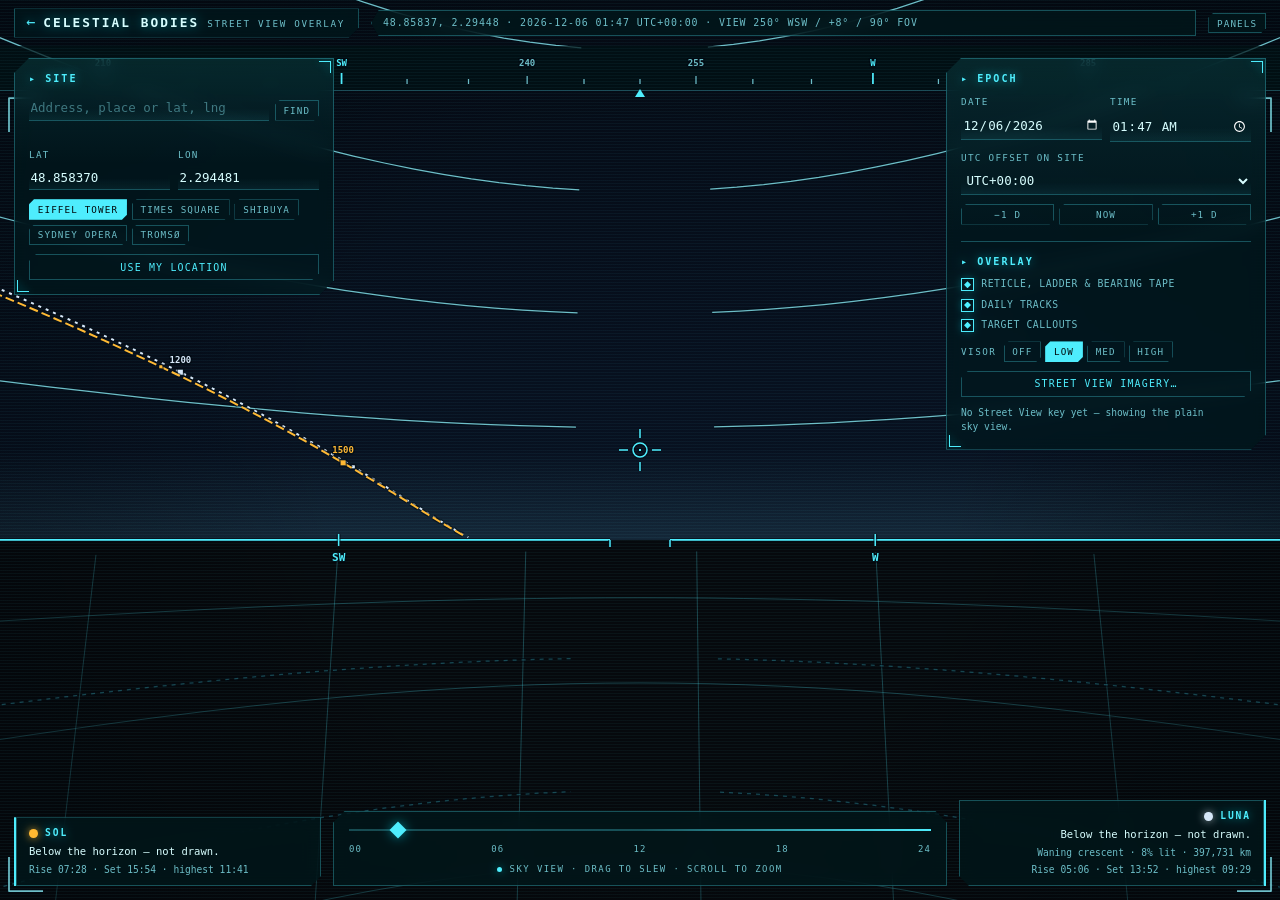
==== celestial-streetview/index.html @ dcd62471 "udpate display for celestial" ====
<!doctype html>
<html lang="en">
<head>
  <meta charset="UTF-8" />
  <meta name="viewport" content="width=device-width, initial-scale=1.0, viewport-fit=cover" />
  <title>Celestial Bodies in Street View — AI Toys</title>
  <link rel="stylesheet" href="../assets/style.css" />
  <link rel="stylesheet" href="style.css" />
</head>
<body class="hud">
  <div class="view-wrap" id="view-wrap">
    <div id="pano" class="pano" hidden></div>
    <canvas id="overlay" class="overlay"></canvas>
  </div>

  <div class="hud-layer">
    <header class="hud-header">
      <div class="hud-ident">
        <a class="back-link" href="../index.html" title="Back to AI Toys">&larr;</a>
        <h1>Celestial Bodies</h1>
        <span class="hud-sub">street view overlay</span>
      </div>
      <p class="spec-line" id="spec-line"></p>
      <button type="button" class="chip" id="panels-toggle" aria-expanded="true">Panels</button>
    </header>

    <section class="hud-panel panel-left" aria-label="Location">
      <h2>&#9656; Site</h2>

      <div class="search-row">
        <input type="text" id="search-input" autocomplete="off" spellcheck="false" placeholder="Address, place or lat, lng" aria-label="Address or place" />
        <button type="button" class="chip" id="search-btn">Find</button>
      </div>
      <ul class="search-results" id="search-results" hidden></ul>
      <p class="status-msg" id="search-status"></p>

      <div class="field-row">
        <label><span>Lat</span>
          <input type="number" id="lat" step="0.000001" min="-90" max="90" value="48.858370" />
        </label>
        <label><span>Lon</span>
          <input type="number" id="lon" step="0.000001" min="-180" max="180" value="2.294481" />
        </label>
      </div>

      <div class="presets" id="presets"></div>
      <button type="button" class="secondary" id="geolocate-btn">Use my location</button>
    </section>

    <section class="hud-panel panel-right" aria-label="Time and view">
      <h2>&#9656; Epoch</h2>
      <div class="field-row">
        <label><span>Date</span>
          <input type="date" id="date" />
        </label>
        <label><span>Time</span>
          <input type="time" id="time" />
        </label>
      </div>
      <label class="stacked"><span>UTC offset on site</span>
        <select id="tz"></select>
      </label>
      <div class="button-row">
        <button type="button" class="chip" id="prev-day">&minus;1 d</button>
        <button type="button" class="chip" id="now-btn">Now</button>
        <button type="button" class="chip" id="next-day">+1 d</button>
      </div>

      <h2 class="spaced">&#9656; Overlay</h2>
      <div class="check-list">
        <label class="check-line"><input type="checkbox" id="show-compass" checked /> <span>Reticle, ladder &amp; bearing tape</span></label>
        <label class="check-line"><input type="checkbox" id="show-paths" checked /> <span>Daily tracks</span></label>
        <label class="check-line"><input type="checkbox" id="show-labels" checked /> <span>Target callouts</span></label>
      </div>
      <div class="visor-row" id="visor-row" role="group" aria-label="Imagery dimmer">
        <span class="visor-label">Visor</span>
        <button type="button" class="chip" data-visor="0">Off</button>
        <button type="button" class="chip" data-visor="0.25">Low</button>
        <button type="button" class="chip" data-visor="0.45">Med</button>
        <button type="button" class="chip" data-visor="0.65">High</button>
      </div>
      <button type="button" class="secondary" id="key-btn">Street View imagery&hellip;</button>
      <p class="status-msg" id="status-msg"></p>
    </section>

    <footer class="hud-footer">
      <dl class="readout" id="sun-readout">
        <dt class="readout-title"><span class="swatch sun"></span> Sol</dt>
        <dd id="sun-position">&mdash;</dd>
        <dd class="muted" id="sun-times">&mdash;</dd>
      </dl>

      <div class="scrub">
        <input type="range" id="time-slider" min="0" max="1439" step="1" value="720" aria-label="Time of day" />
        <div class="scrub-ticks"><span>00</span><span>06</span><span>12</span><span>18</span><span>24</span></div>
        <p class="view-note" id="view-note">SKY VIEW &middot; DRAG TO SLEW &middot; SCROLL TO ZOOM</p>
      </div>

      <dl class="readout" id="moon-readout">
        <dt class="readout-title"><span class="swatch moon"></span> Luna</dt>
        <dd id="moon-position">&mdash;</dd>
        <dd class="muted" id="moon-phase">&mdash;</dd>
        <dd class="muted" id="moon-times">&mdash;</dd>
      </dl>
    </footer>
  </div>

  <dialog id="key-dialog" class="key-dialog">
    <form method="dialog">
      <h2>Street View imagery</h2>
      <p>This tool draws celestial bodies on top of a real Google Street View panorama. Google charges for that imagery, so it needs <strong>your own API key</strong> — there is no server behind this page to hold one for you.</p>
      <ol class="steps">
        <li>Open the <a href="https://console.cloud.google.com/google/maps-apis/" target="_blank" rel="noopener noreferrer">Google Maps Platform console</a> and pick or create a project (billing must be enabled; Google includes a monthly free allowance).</li>
        <li>Enable the <strong>Maps JavaScript API</strong> for that project.</li>
        <li>Go to <em>Credentials &rarr; Create credentials &rarr; API key</em>.</li>
        <li>Restrict the key to the sites you use it from (HTTP referrer) so nobody else can spend it.</li>
      </ol>
      <p class="privacy"><strong>Where the key goes:</strong> it is kept in this browser&rsquo;s local storage and sent only to Google when the panorama loads. This page has no backend and never transmits it anywhere else. Clear it any time with <em>Remove key</em>.</p>
      <label class="stacked"><span>API key</span>
        <input type="text" id="key-input" autocomplete="off" spellcheck="false" placeholder="AIza…" />
      </label>
      <p class="status-msg" id="key-status"></p>
      <p class="privacy">Without a key everything still works in <strong>Sky view</strong>: same positions, same tracks, just a plain horizon instead of a photo.</p>
      <div class="dialog-actions">
        <button type="button" class="chip" id="key-remove">Remove key</button>
        <span class="spacer"></span>
        <button type="submit" class="chip" value="cancel">Cancel</button>
        <button type="button" class="primary" id="key-save">Save &amp; load imagery</button>
      </div>
    </form>
  </dialog>

  <script src="astro.js"></script>
  <script src="app.js"></script>
</body>
</html>
---- assets/style.css ----
:root {
  color-scheme: light dark;
  --bg: #ffffff;
  --fg: #1a1a1a;
  --accent: #3b6fd6;
  --border: #dddddd;
}

@media (prefers-color-scheme: dark) {
  :root {
    --bg: #12141a;
    --fg: #eaeaea;
    --accent: #7aa2ff;
    --border: #333333;
  }
}

* {
  box-sizing: border-box;
}

body {
  margin: 0 auto;
  max-width: 720px;
  padding: 2rem 1.5rem 4rem;
  background: var(--bg);
  color: var(--fg);
  font-family: system-ui, -apple-system, "Segoe UI", Roboto, sans-serif;
  line-height: 1.5;
}

header {
  margin-bottom: 2rem;
}

header h1 {
  margin-bottom: 0.25rem;
}

a {
  color: var(--accent);
}

.tool-list {
  list-style: none;
  padding: 0;
  margin: 0;
  display: flex;
  flex-direction: column;
  gap: 0.75rem;
}

.tool-list li {
  border: 1px solid var(--border);
  border-radius: 8px;
  padding: 1rem;
}

.tool-list a {
  font-weight: 600;
  text-decoration: none;
}

.tool-list a:hover {
  text-decoration: underline;
}

.tool-list p {
  margin: 0.25rem 0 0;
  opacity: 0.8;
  font-size: 0.9rem;
}
---- celestial-streetview/style.css ----
/* Celestial Bodies in Street View — layout and HUD skin.

   The shared color tokens from assets/style.css are never redefined here. The
   --hud-* variables below are *new* names scoped to this tool's body: the page
   is a full-viewport overlay sitting on photography, so its panels need a
   surface that stays legible over a night panorama in either system theme.
   var(--accent) still drives focus rings and the primary action.

   Everything is driven off a single hue: set --hud-hue to 35 for an amber
   cockpit, 145 for phosphor green. app.js reads these same custom properties
   back out with getComputedStyle, so the canvas HUD recolors with the CSS. */

@property --hud-sweep {
  syntax: "<percentage>";
  initial-value: -20%;
  inherits: false;
}

@property --hud-pulse {
  syntax: "<number>";
  initial-value: 1;
  inherits: false;
}

body.hud {
  --hud-hue: 205;
  --hud-ink: oklch(0.87 0.13 var(--hud-hue));
  --hud-ink-strong: oklch(0.97 0.04 var(--hud-hue));
  --hud-ink-dim: oklch(0.84 0.09 var(--hud-hue) / 0.85);
  --hud-line: oklch(0.8 0.12 var(--hud-hue) / 0.32);
  --hud-faint: oklch(0.82 0.12 var(--hud-hue) / 0.28);
  --visor: 0.25;
  --hud-glow: oklch(0.87 0.16 var(--hud-hue) / 0.55);
  --hud-surface: oklch(0.19 0.035 var(--hud-hue) / 0.66);
  --hud-canvas-panel: oklch(0.16 0.03 var(--hud-hue) / 0.72);
  --hud-void: oklch(0.13 0.02 var(--hud-hue));
  --hud-sun: oklch(0.83 0.16 78);
  --hud-moon: oklch(0.92 0.03 250);

  --hud-top: 46px;
  --notch: 15px;
  --mono: ui-monospace, "SFMono-Regular", Menlo, Consolas, monospace;

  margin: 0;
  padding: 0;
  max-width: none;
  block-size: 100dvh;
  overflow: hidden;
  overscroll-behavior: none;
  background: var(--hud-void);
  color: var(--hud-ink-strong);
  font-family: var(--mono);
  text-rendering: optimizeLegibility;
}

[hidden] {
  display: none !important;
}

::selection {
  background: var(--hud-ink);
  color: var(--hud-void);
}

/* --- Stage: panorama + overlay canvas ---------------------------------- */

.view-wrap {
  position: fixed;
  inset: 0;
  overflow: hidden;
  background: var(--hud-void);
}

.pano,
.overlay {
  position: absolute;
  inset: 0;
  inline-size: 100%;
  block-size: 100%;
}

/* z-index 0 forces the panorama to build its own stacking context, so the
   high z-index layers Google injects inside it cannot paint over the overlay.
   Without this the whole HUD vanishes the moment Street View loads. */
.pano {
  z-index: 0;
}

.overlay {
  display: block;
  z-index: 2;
  touch-action: none;
  cursor: grab;
}

.view-wrap.street .overlay {
  pointer-events: none;
  cursor: default;
}

/* Visor: a scrim slid between the photograph (z 0) and the HUD (z 2). Street
   View only — the imageless sky view is already dark enough. */
.view-wrap.street::before {
  content: "";
  position: absolute;
  inset: 0;
  z-index: 1;
  pointer-events: none;
  background: oklch(0.12 0.02 var(--hud-hue) / var(--visor));
}

.overlay.dragging {
  cursor: grabbing;
}

/* CRT scanlines + bloom, painted above the canvas (same z-index, later in tree
   order) but below the controls. Cheaper here than re-filling them per frame. */
.view-wrap::after {
  content: "";
  position: absolute;
  inset: 0;
  z-index: 2;
  pointer-events: none;
  background:
    repeating-linear-gradient(
      to bottom,
      oklch(0.8 0.12 var(--hud-hue) / 0.05) 0 1px,
      transparent 1px 3px
    );
  mix-blend-mode: screen;
}

/* --- HUD layer -------------------------------------------------------- */

.hud-layer {
  position: fixed;
  inset: 0;
  z-index: 3;
  display: grid;
  grid-template-columns: minmax(0, 320px) minmax(0, 1fr) minmax(0, 320px);
  grid-template-rows: var(--hud-top) minmax(0, 1fr) auto;
  grid-template-areas:
    "head head head"
    "left .    right"
    "foot foot foot";
  gap: 12px;
  padding: 0 14px 14px;
  pointer-events: none;
}

.hud-layer > * {
  pointer-events: auto;
}

/* --- Header ----------------------------------------------------------- */

.hud-header {
  grid-area: head;
  display: flex;
  align-items: center;
  gap: 12px;
  block-size: var(--hud-top);
  pointer-events: none;
}

.hud-header > * {
  pointer-events: auto;
}

.hud-ident {
  position: relative;
  display: flex;
  align-items: baseline;
  gap: 8px;
  padding: 5px 14px 5px 12px;
  overflow: hidden;
  background: var(--hud-surface);
  box-shadow: inset 0 0 0 1px var(--hud-line);
  clip-path: polygon(0 0, 100% 0, 100% calc(100% - 10px), calc(100% - 10px) 100%, 0 100%);
  backdrop-filter: blur(8px) saturate(1.3);
}

.hud-ident::after {
  content: "";
  position: absolute;
  inset: 0;
  pointer-events: none;
  background: linear-gradient(
    100deg,
    transparent var(--hud-sweep),
    oklch(0.9 0.14 var(--hud-hue) / 0.22) calc(var(--hud-sweep) + 7%),
    transparent calc(var(--hud-sweep) + 15%)
  );
  animation: hud-sweep 7s linear infinite;
}

@keyframes hud-sweep {
  to {
    --hud-sweep: 110%;
  }
}

.hud-ident h1 {
  margin: 0;
  font-size: 0.8rem;
  font-weight: 700;
  letter-spacing: 0.16em;
  text-transform: uppercase;
  color: var(--hud-ink-strong);
  text-shadow: 0 0 12px var(--hud-glow);
}

.hud-sub {
  font-size: 0.58rem;
  letter-spacing: 0.18em;
  text-transform: uppercase;
  color: var(--hud-ink-dim);
}

.back-link {
  color: var(--hud-ink);
  text-decoration: none;
  font-size: 0.95rem;
  line-height: 1;
  text-shadow: 0 0 10px var(--hud-glow);
}

.back-link:hover {
  color: var(--hud-ink-strong);
}

.spec-line {
  flex: 1;
  min-inline-size: 0;
  margin: 0;
  padding: 6px 12px;
  background: var(--hud-surface);
  box-shadow: inset 0 0 0 1px var(--hud-line);
  clip-path: polygon(8px 0, 100% 0, 100% 100%, 8px 100%, 0 50%);
  backdrop-filter: blur(8px);
  font-size: 0.62rem;
  letter-spacing: 0.09em;
  text-transform: uppercase;
  color: var(--hud-ink-dim);
  white-space: nowrap;
  overflow: hidden;
  text-overflow: ellipsis;
  font-variant-numeric: tabular-nums;
}

/* --- Panels ----------------------------------------------------------- */

.hud-panel {
  container-type: inline-size;
  position: relative;
  align-self: start;
  display: flex;
  flex-direction: column;
  gap: 0.55rem;
  max-block-size: 100%;
  overflow-y: auto;
  overscroll-behavior: contain;
  padding: 13px 15px 15px;
  color: var(--hud-ink-dim);
  background:
    linear-gradient(135deg, var(--hud-ink) 0 calc(var(--notch) * 0.62), transparent 0),
    linear-gradient(to bottom, oklch(0.8 0.12 var(--hud-hue) / 0.09), transparent 45%),
    var(--hud-surface);
  box-shadow: inset 0 0 0 1px var(--hud-line);
  clip-path: polygon(
    var(--notch) 0,
    100% 0,
    100% calc(100% - var(--notch)),
    calc(100% - var(--notch)) 100%,
    0 100%,
    0 var(--notch)
  );
  backdrop-filter: blur(9px) saturate(1.25);
  scrollbar-width: thin;
  scrollbar-color: var(--hud-line) transparent;
}

.panel-left {
  grid-area: left;
}

.panel-right {
  grid-area: right;
}

/* Brackets on the two square corners; the other two are cut by the notch. */
.hud-panel::before,
.hud-panel::after {
  content: "";
  position: absolute;
  inline-size: 11px;
  block-size: 11px;
  border: 1px solid var(--hud-ink);
  pointer-events: none;
  filter: drop-shadow(0 0 4px var(--hud-glow));
}

.hud-panel::before {
  inset-block-start: 3px;
  inset-inline-end: 3px;
  border-width: 1px 1px 0 0;
}

.hud-panel::after {
  inset-block-end: 3px;
  inset-inline-start: 3px;
  border-width: 0 0 1px 1px;
}

.hud-panel h2 {
  margin: 0;
  font-size: 0.63rem;
  font-weight: 700;
  letter-spacing: 0.2em;
  text-transform: uppercase;
  color: var(--hud-ink);
  text-shadow: 0 0 10px var(--hud-glow);
}

.hud-panel h2.spaced {
  margin-block-start: 0.5rem;
  padding-block-start: 0.7rem;
  border-block-start: 1px solid var(--hud-line);
}

body.panels-off .hud-panel {
  display: none;
}

/* --- Form controls ---------------------------------------------------- */

.field-row {
  display: flex;
  flex-wrap: wrap;
  gap: 0.5rem;
}

.field-row label {
  flex: 1 1 92px;
}

.field-row label,
label.stacked {
  display: flex;
  flex-direction: column;
  gap: 0.2rem;
  min-inline-size: 0;
  font-size: 0.58rem;
  letter-spacing: 0.14em;
  text-transform: uppercase;
  color: var(--hud-ink-dim);
}

/* Terminal-style fields: a baseline, not a box. */
input[type="number"],
input[type="date"],
input[type="time"],
input[type="text"],
select {
  inline-size: 100%;
  padding: 0.3rem 0.1rem;
  border: 0;
  border-block-end: 1px solid var(--hud-line);
  border-radius: 0;
  background: linear-gradient(to bottom, transparent 55%, oklch(0.8 0.12 var(--hud-hue) / 0.07));
  color: var(--hud-ink-strong);
  font-family: inherit;
  font-size: 0.78rem;
  font-variant-numeric: tabular-nums;
  transition: border-color 0.15s ease, box-shadow 0.15s ease;
}

input:hover,
select:hover {
  border-block-end-color: var(--hud-ink);
}

input:focus,
select:focus {
  outline: 0;
  border-block-end-color: var(--hud-ink);
  box-shadow: 0 1px 12px -2px var(--hud-glow);
}

input:focus-visible,
select:focus-visible,
button:focus-visible {
  outline: 2px solid var(--accent);
  outline-offset: 2px;
}

select {
  cursor: pointer;
}

select option {
  background: var(--hud-void);
  color: oklch(0.97 0.04 205);
}

input::placeholder {
  color: var(--hud-ink-dim);
  opacity: 0.55;
}

/* Dark-scheme UI widgets (date picker icon, dropdown arrow, checkbox). */
input[type="date"],
input[type="time"],
input[type="checkbox"],
select {
  color-scheme: dark;
}

.search-row {
  display: flex;
  gap: 0.35rem;
  align-items: end;
}

.search-row input {
  flex: 1;
  min-inline-size: 0;
}

.search-results {
  list-style: none;
  margin: 0;
  padding: 0;
  display: flex;
  flex-direction: column;
  box-shadow: inset 0 0 0 1px var(--hud-line);
  max-block-size: 170px;
  overflow-y: auto;
  scrollbar-width: thin;
  scrollbar-color: var(--hud-line) transparent;
}

.result-btn {
  display: block;
  inline-size: 100%;
  padding: 0.42rem 0.55rem;
  border: 0;
  border-block-end: 1px solid var(--hud-faint);
  background: transparent;
  color: var(--hud-ink-strong);
  font-family: inherit;
  font-size: 0.66rem;
  line-height: 1.4;
  text-align: start;
  cursor: pointer;
}

.search-results li:last-child .result-btn {
  border-block-end: 0;
}

.result-btn:hover {
  background: oklch(0.8 0.12 var(--hud-hue) / 0.14);
  color: var(--hud-ink);
}

.presets {
  display: flex;
  flex-wrap: wrap;
  gap: 0.3rem;
}

.presets button,
.chip {
  border: 0;
  box-shadow: inset 0 0 0 1px var(--hud-line);
  background: transparent;
  color: var(--hud-ink-dim);
  padding: 0.3rem 0.55rem;
  font-family: inherit;
  font-size: 0.58rem;
  letter-spacing: 0.12em;
  text-transform: uppercase;
  cursor: pointer;
  clip-path: polygon(5px 0, 100% 0, 100% calc(100% - 5px), calc(100% - 5px) 100%, 0 100%, 0 5px);
}

.presets button:hover,
.chip:hover {
  box-shadow: inset 0 0 0 1px var(--hud-ink);
  color: var(--hud-ink);
  background: oklch(0.8 0.12 var(--hud-hue) / 0.1);
}

.presets button[aria-pressed="true"] {
  background: var(--hud-ink);
  color: var(--hud-void);
  box-shadow: 0 0 14px var(--hud-glow);
}

#panels-toggle {
  background: var(--hud-surface);
  backdrop-filter: blur(8px);
}

.visor-row {
  display: flex;
  align-items: center;
  gap: 0.25rem;
  flex-wrap: wrap;
}

.visor-label {
  font-size: 0.58rem;
  letter-spacing: 0.16em;
  text-transform: uppercase;
  color: var(--hud-ink-dim);
  margin-inline-end: 0.2rem;
}

.visor-row .chip[aria-pressed="true"] {
  background: var(--hud-ink);
  color: var(--hud-void);
  box-shadow: 0 0 14px var(--hud-glow);
}

.button-row {
  display: flex;
  gap: 0.3rem;
}

.button-row .chip {
  flex: 1;
  text-align: center;
}

button.primary {
  border: 0;
  background: var(--accent);
  color: #fff;
  padding: 0.5rem 0.9rem;
  font-family: inherit;
  font-size: 0.66rem;
  letter-spacing: 0.1em;
  text-transform: uppercase;
  font-weight: 700;
  cursor: pointer;
  clip-path: polygon(7px 0, 100% 0, 100% calc(100% - 7px), calc(100% - 7px) 100%, 0 100%, 0 7px);
}

button.secondary {
  inline-size: 100%;
  padding: 0.48rem 0.6rem;
  border: 0;
  box-shadow: inset 0 0 0 1px var(--hud-line);
  background: transparent;
  color: var(--hud-ink);
  font-family: inherit;
  font-size: 0.62rem;
  letter-spacing: 0.12em;
  text-transform: uppercase;
  cursor: pointer;
  clip-path: polygon(7px 0, 100% 0, 100% calc(100% - 7px), calc(100% - 7px) 100%, 0 100%, 0 7px);
}

button.secondary:hover {
  box-shadow: inset 0 0 0 1px var(--hud-ink), 0 0 18px -6px var(--hud-glow);
  background: oklch(0.8 0.12 var(--hud-hue) / 0.08);
}

.status-msg {
  margin: 0;
  min-block-size: 1em;
  font-size: 0.6rem;
  line-height: 1.5;
  color: var(--hud-ink-dim);
  text-wrap: pretty;
}

.check-list {
  display: flex;
  flex-direction: column;
  gap: 0.35rem;
}

.check-line {
  display: flex;
  align-items: center;
  gap: 0.45rem;
  font-size: 0.61rem;
  letter-spacing: 0.06em;
  text-transform: uppercase;
  color: var(--hud-ink-dim);
  cursor: pointer;
}

.check-line:hover {
  color: var(--hud-ink);
}

.check-line input[type="checkbox"] {
  appearance: none;
  inline-size: 13px;
  block-size: 13px;
  margin: 0;
  flex: 0 0 auto;
  box-shadow: inset 0 0 0 1px var(--hud-line);
  background: transparent;
  display: grid;
  place-content: center;
  cursor: pointer;
}

.check-line input[type="checkbox"]::before {
  content: "";
  inline-size: 7px;
  block-size: 7px;
  background: var(--hud-ink);
  clip-path: polygon(50% 0, 100% 50%, 50% 100%, 0 50%);
  scale: 0;
  transition: scale 0.14s ease;
}

.check-line input[type="checkbox"]:checked {
  box-shadow: inset 0 0 0 1px var(--hud-ink), 0 0 10px -2px var(--hud-glow);
}

.check-line input[type="checkbox"]:checked::before {
  scale: 1;
}

/* --- Footer: readouts + time scrub ------------------------------------ */

.hud-footer {
  grid-area: foot;
  display: grid;
  grid-template-columns: minmax(0, 1fr) minmax(0, 2fr) minmax(0, 1fr);
  align-items: end;
  gap: 12px;
  pointer-events: none;
}

.hud-footer > * {
  pointer-events: auto;
}

.readout {
  margin: 0;
  padding: 9px 13px;
  background: var(--hud-surface);
  box-shadow: inset 0 0 0 1px var(--hud-line);
  backdrop-filter: blur(9px) saturate(1.25);
  border-inline-start: 2px solid var(--hud-ink);
  clip-path: polygon(0 0, 100% 0, 100% calc(100% - 10px), calc(100% - 10px) 100%, 0 100%);
}

.readout-title {
  display: flex;
  align-items: center;
  gap: 0.45rem;
  font-size: 0.6rem;
  font-weight: 700;
  letter-spacing: 0.2em;
  text-transform: uppercase;
  color: var(--hud-ink);
  text-shadow: 0 0 10px var(--hud-glow);
}

.readout dd {
  margin: 0.22rem 0 0;
  font-size: 0.66rem;
  line-height: 1.45;
  font-variant-numeric: tabular-nums;
  color: var(--hud-ink-strong);
  text-wrap: pretty;
}

.readout dd.muted {
  font-size: 0.6rem;
  color: var(--hud-ink-dim);
}

#moon-readout {
  text-align: end;
  border-inline-start: 0;
  border-inline-end: 2px solid var(--hud-ink);
  clip-path: polygon(0 0, 100% 0, 100% 100%, 10px 100%, 0 calc(100% - 10px));
}

#moon-readout .readout-title {
  justify-content: flex-end;
}

.swatch {
  inline-size: 0.55rem;
  block-size: 0.55rem;
  border-radius: 50%;
  flex: 0 0 auto;
}

.swatch.sun {
  background: var(--hud-sun);
  box-shadow: 0 0 9px oklch(0.83 0.16 78 / 0.8);
}

.swatch.moon {
  background: var(--hud-moon);
  box-shadow: 0 0 9px oklch(0.92 0.03 250 / 0.7);
}

.scrub {
  display: flex;
  flex-direction: column;
  gap: 0.2rem;
  padding: 9px 16px 10px;
  background: var(--hud-surface);
  box-shadow: inset 0 0 0 1px var(--hud-line);
  backdrop-filter: blur(9px) saturate(1.25);
  clip-path: polygon(12px 0, calc(100% - 12px) 0, 100% 12px, 100% 100%, 0 100%, 0 12px);
}

.scrub input[type="range"] {
  appearance: none;
  inline-size: 100%;
  block-size: 20px;
  margin: 0;
  background: transparent;
  cursor: ew-resize;
}

.scrub input[type="range"]::-webkit-slider-runnable-track {
  block-size: 2px;
  background: linear-gradient(90deg, var(--hud-faint), var(--hud-line), var(--hud-ink));
}

.scrub input[type="range"]::-moz-range-track {
  block-size: 2px;
  background: linear-gradient(90deg, var(--hud-faint), var(--hud-line), var(--hud-ink));
}

.scrub input[type="range"]::-webkit-slider-thumb {
  appearance: none;
  inline-size: 12px;
  block-size: 12px;
  margin-block-start: -5px;
  rotate: 45deg;
  background: var(--hud-ink);
  box-shadow: 0 0 12px var(--hud-glow);
}

.scrub input[type="range"]::-moz-range-thumb {
  inline-size: 12px;
  block-size: 12px;
  border: 0;
  rotate: 45deg;
  background: var(--hud-ink);
  box-shadow: 0 0 12px var(--hud-glow);
}

.scrub-ticks {
  display: flex;
  justify-content: space-between;
  font-size: 0.56rem;
  letter-spacing: 0.12em;
  color: var(--hud-ink-dim);
  font-variant-numeric: tabular-nums;
}

.view-note {
  display: flex;
  align-items: center;
  justify-content: center;
  gap: 0.45rem;
  margin: 0.2rem 0 0;
  font-size: 0.56rem;
  letter-spacing: 0.16em;
  color: var(--hud-ink-dim);
}

.view-note::before {
  content: "";
  inline-size: 5px;
  block-size: 5px;
  border-radius: 50%;
  background: var(--hud-ink);
  opacity: var(--hud-pulse);
  box-shadow: 0 0 8px var(--hud-glow);
  animation: hud-blink 2.4s ease-in-out infinite;
}

@keyframes hud-blink {
  0%,
  100% {
    --hud-pulse: 1;
  }
  50% {
    --hud-pulse: 0.25;
  }
}

/* --- API key dialog --------------------------------------------------- */

.key-dialog {
  border: 0;
  box-shadow: inset 0 0 0 1px var(--hud-line), 0 24px 70px -20px oklch(0 0 0 / 0.8);
  background: var(--hud-void);
  color: var(--hud-ink-strong);
  padding: clamp(1rem, 3vw, 1.7rem);
  max-inline-size: 40rem;
  inline-size: calc(100vw - 2rem);
  clip-path: polygon(
    var(--notch) 0,
    100% 0,
    100% calc(100% - var(--notch)),
    calc(100% - var(--notch)) 100%,
    0 100%,
    0 var(--notch)
  );
}

.key-dialog::backdrop {
  background: oklch(0.13 0.02 205 / 0.78);
  backdrop-filter: blur(3px);
}

.key-dialog h2 {
  margin: 0 0 0.75rem;
  font-size: 0.8rem;
  letter-spacing: 0.18em;
  text-transform: uppercase;
  color: var(--hud-ink);
  text-shadow: 0 0 12px var(--hud-glow);
}

.key-dialog p,
.key-dialog .steps {
  font-size: 0.8rem;
  line-height: 1.6;
  margin: 0 0 0.75rem;
  color: var(--hud-ink-dim);
  text-wrap: pretty;
}

.key-dialog .steps {
  padding-inline-start: 1.2rem;
}

.key-dialog .steps li {
  margin-block-end: 0.35rem;
}

.key-dialog strong,
.key-dialog em {
  color: var(--hud-ink-strong);
}

.key-dialog a {
  color: var(--hud-ink);
}

.key-dialog .privacy {
  border-inline-start: 2px solid var(--hud-line);
  padding-inline-start: 0.7rem;
}

.key-dialog label.stacked {
  margin: 0.6rem 0;
}

.dialog-actions {
  display: flex;
  flex-wrap: wrap;
  align-items: center;
  gap: 0.5rem;
  margin-block-start: 1rem;
}

.dialog-actions .spacer {
  flex: 1;
}

/* --- Panel-level responsiveness (container query, not viewport) -------- */

@container (max-width: 215px) {
  .field-row {
    flex-direction: column;
  }

  .button-row {
    flex-wrap: wrap;
  }
}

/* --- Viewport responsiveness ------------------------------------------ */

@media (max-width: 860px) {
  .hud-layer {
    grid-template-columns: minmax(0, 1fr);
    grid-template-areas:
      "head"
      "left"
      "foot";
    padding: 0 10px 10px;
  }

  .panel-right {
    grid-area: left;
  }

  .hud-panel {
    max-block-size: 33dvh;
  }

  .hud-sub {
    display: none;
  }

  .hud-footer {
    grid-template-columns: minmax(0, 1fr);
    gap: 8px;
  }

  #sun-readout,
  #moon-readout {
    display: none;
  }
}

@media (max-width: 560px) {
  .hud-ident h1 {
    font-size: 0.68rem;
  }

  .spec-line {
    display: none;
  }
}

@media (prefers-reduced-motion: reduce) {
  .hud-ident::after,
  .view-note::before {
    animation: none;
  }

  .check-line input[type="checkbox"]::before {
    transition: none;
  }
}
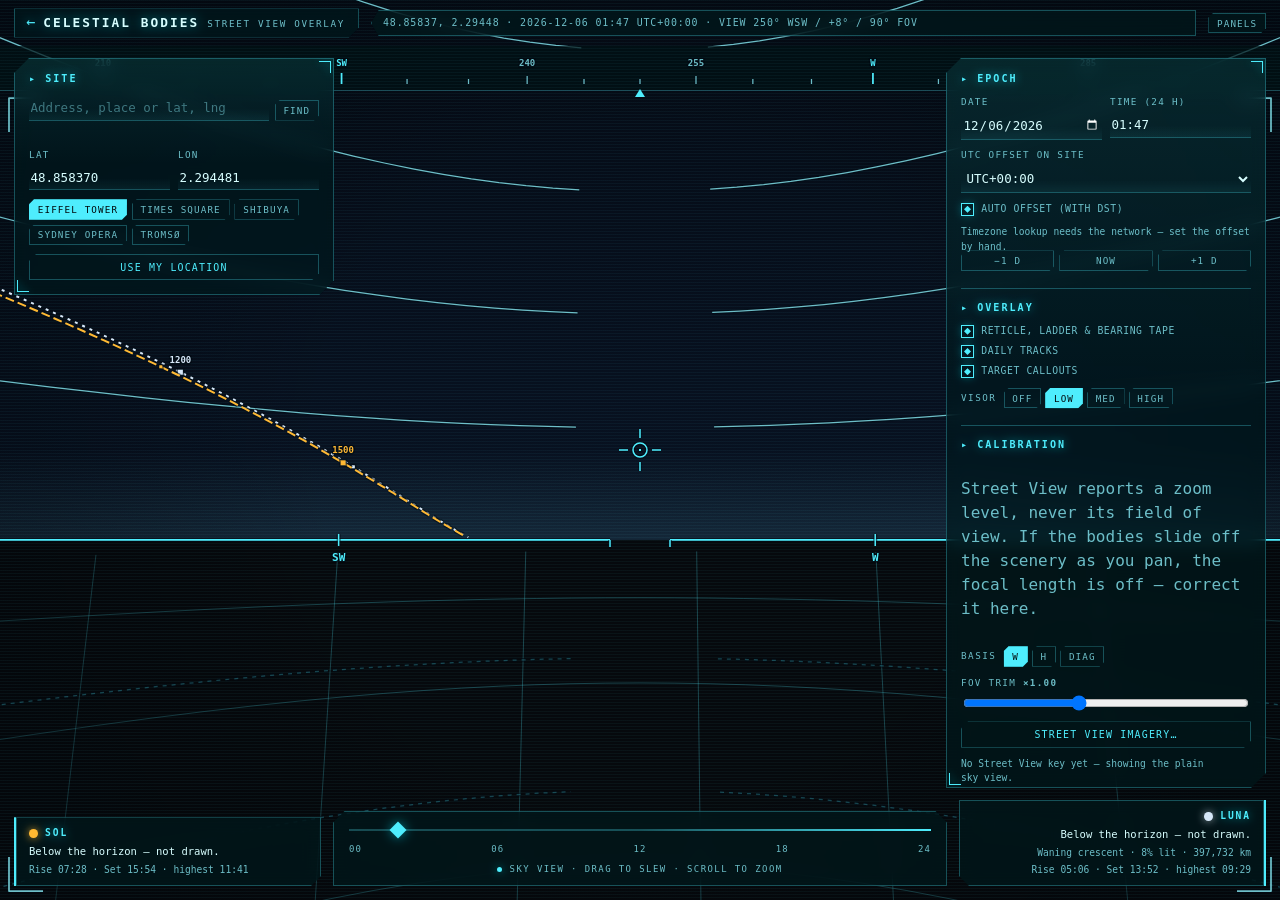
==== commit ac119d95: "udpate display for celestial" ====
--- a/celestial-streetview/index.html
+++ b/celestial-streetview/index.html
@@ -53,13 +53,15 @@
         <label><span>Date</span>
           <input type="date" id="date" />
         </label>
-        <label><span>Time</span>
-          <input type="time" id="time" />
+        <label><span>Time (24 h)</span>
+          <input type="text" id="time" inputmode="numeric" maxlength="5" placeholder="HH:MM" pattern="([01][0-9]|2[0-3]):[0-5][0-9]" />
         </label>
       </div>
       <label class="stacked"><span>UTC offset on site</span>
         <select id="tz"></select>
       </label>
+      <label class="check-line"><input type="checkbox" id="auto-tz" checked /> <span>Auto offset (with DST)</span></label>
+      <p class="status-msg" id="tz-status"></p>
       <div class="button-row">
         <button type="button" class="chip" id="prev-day">&minus;1 d</button>
         <button type="button" class="chip" id="now-btn">Now</button>
@@ -79,6 +81,18 @@
         <button type="button" class="chip" data-visor="0.45">Med</button>
         <button type="button" class="chip" data-visor="0.65">High</button>
       </div>
+
+      <h2 class="spaced">&#9656; Calibration</h2>
+      <p class="hint">Street View reports a zoom level, never its field of view. If the bodies slide off the scenery as you pan, the focal length is off — correct it here.</p>
+      <div class="visor-row" id="basis-row" role="group" aria-label="Field of view basis">
+        <span class="visor-label">Basis</span>
+        <button type="button" class="chip" data-basis="width">W</button>
+        <button type="button" class="chip" data-basis="height">H</button>
+        <button type="button" class="chip" data-basis="diagonal">Diag</button>
+      </div>
+      <label class="stacked"><span>FOV trim <b id="trim-value">×1.00</b></span>
+        <input type="range" id="fov-trim" min="0.6" max="1.6" step="0.01" value="1" />
+      </label>
       <button type="button" class="secondary" id="key-btn">Street View imagery&hellip;</button>
       <p class="status-msg" id="status-msg"></p>
     </section>
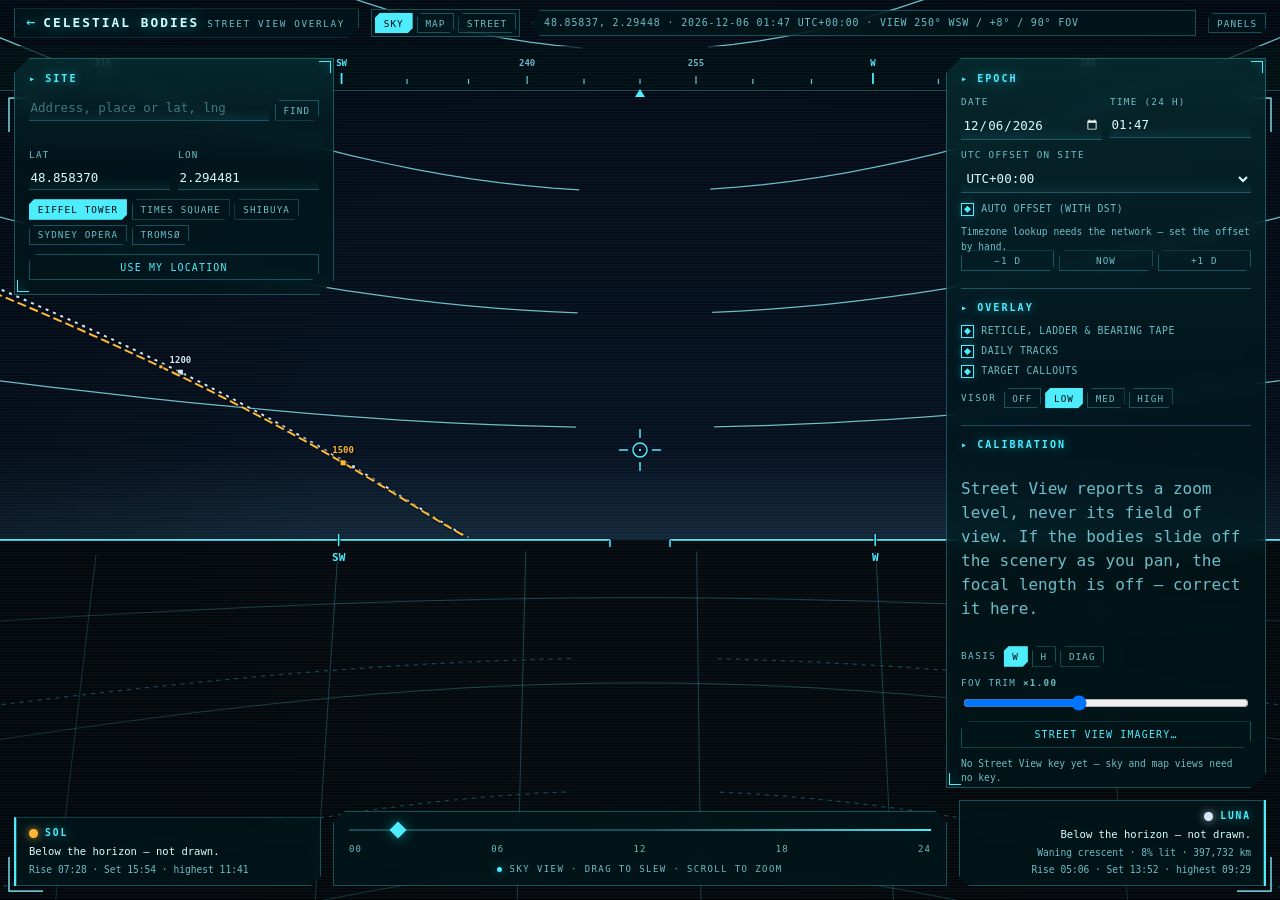
==== commit 33f31b8c: "udpate display for celestial" ====
--- a/celestial-streetview/index.html
+++ b/celestial-streetview/index.html
@@ -19,6 +19,11 @@
         <a class="back-link" href="../index.html" title="Back to AI Toys">&larr;</a>
         <h1>Celestial Bodies</h1>
         <span class="hud-sub">street view overlay</span>
+      </div>
+      <div class="mode-row" id="mode-row" role="group" aria-label="View mode">
+        <button type="button" class="chip" data-mode="sky">Sky</button>
+        <button type="button" class="chip" data-mode="map">Map</button>
+        <button type="button" class="chip" data-mode="street">Street</button>
       </div>
       <p class="spec-line" id="spec-line"></p>
       <button type="button" class="chip" id="panels-toggle" aria-expanded="true">Panels</button>
--- a/celestial-streetview/style.css
+++ b/celestial-streetview/style.css
@@ -518,6 +518,20 @@
   margin-inline-end: 0.2rem;
 }
 
+.mode-row {
+  display: flex;
+  gap: 0.25rem;
+  padding: 4px;
+  background: var(--hud-surface);
+  box-shadow: inset 0 0 0 1px var(--hud-line);
+  backdrop-filter: blur(8px);
+}
+
+.view-wrap.map .overlay {
+  cursor: crosshair;
+}
+
+.mode-row .chip[aria-pressed="true"],
 .visor-row .chip[aria-pressed="true"] {
   background: var(--hud-ink);
   color: var(--hud-void);
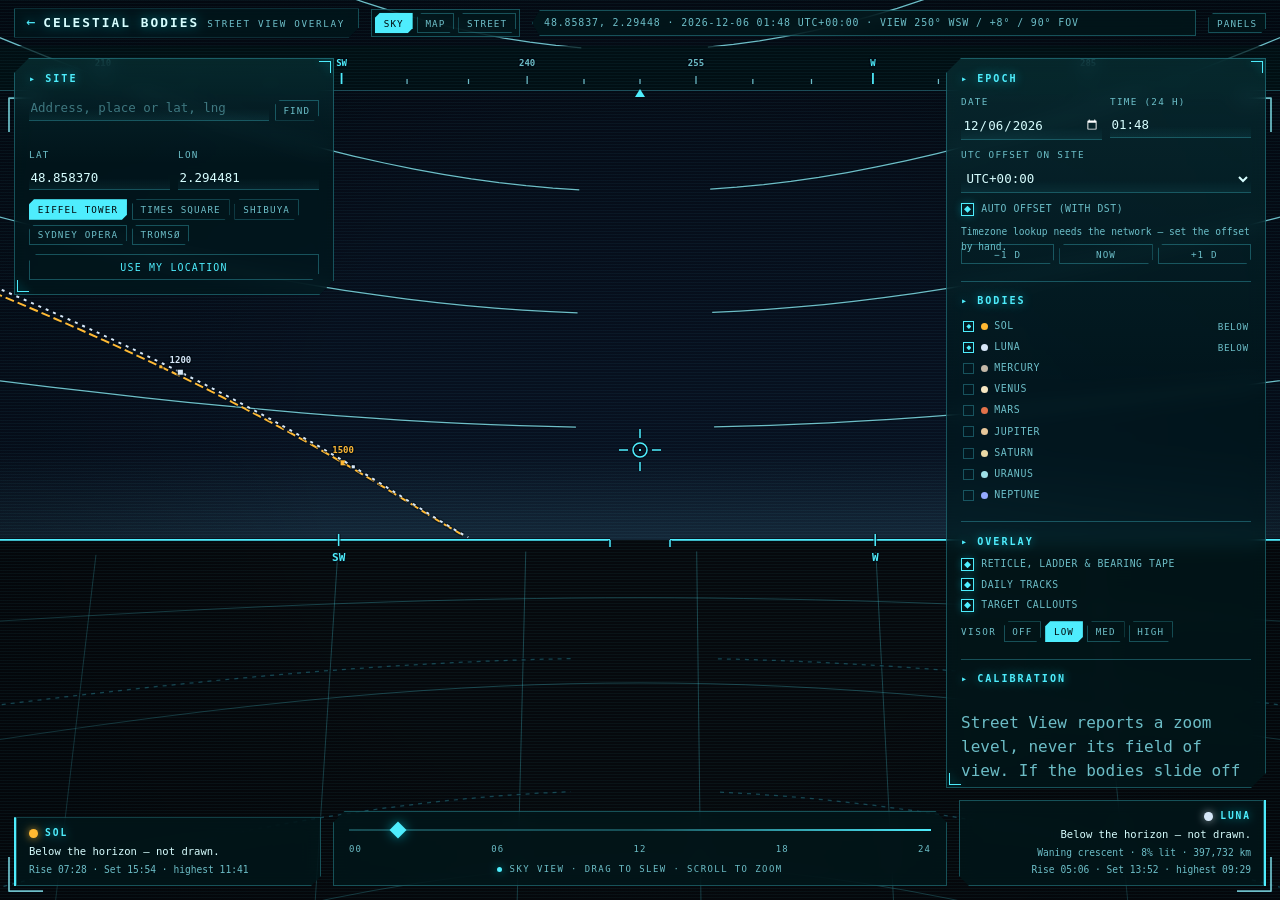
==== commit 9c5d30ef: "udpate display for celestial" ====
--- a/celestial-streetview/index.html
+++ b/celestial-streetview/index.html
@@ -3,6 +3,8 @@
 <head>
   <meta charset="UTF-8" />
   <meta name="viewport" content="width=device-width, initial-scale=1.0, viewport-fit=cover" />
+  <!-- Never let a key passed as ?apikey= reach a third party in a Referer. -->
+  <meta name="referrer" content="strict-origin" />
   <title>Celestial Bodies in Street View — AI Toys</title>
   <link rel="stylesheet" href="../assets/style.css" />
   <link rel="stylesheet" href="style.css" />
@@ -73,6 +75,9 @@
         <button type="button" class="chip" id="next-day">+1 d</button>
       </div>
 
+      <h2 class="spaced">&#9656; Bodies</h2>
+      <ul class="body-list" id="body-list"></ul>
+
       <h2 class="spaced">&#9656; Overlay</h2>
       <div class="check-list">
         <label class="check-line"><input type="checkbox" id="show-compass" checked /> <span>Reticle, ladder &amp; bearing tape</span></label>
@@ -135,6 +140,7 @@
         <li>Restrict the key to the sites you use it from (HTTP referrer) so nobody else can spend it.</li>
       </ol>
       <p class="privacy"><strong>Where the key goes:</strong> it is kept in this browser&rsquo;s local storage and sent only to Google when the panorama loads. This page has no backend and never transmits it anywhere else. Clear it any time with <em>Remove key</em>.</p>
+      <p class="privacy"><strong>Preloading it from a link:</strong> open <code>?apikey=YOUR_KEY</code> (or the safer <code>#apikey=YOUR_KEY</code>, which never reaches any server) and the key is saved here, then wiped from the address bar so it cannot be bookmarked or copied out by accident. Treat such a link as the key itself &mdash; anyone you send it to gets your quota. Restrict the key by HTTP referrer first.</p>
       <label class="stacked"><span>API key</span>
         <input type="text" id="key-input" autocomplete="off" spellcheck="false" placeholder="AIza…" />
       </label>
--- a/celestial-streetview/style.css
+++ b/celestial-streetview/style.css
@@ -643,6 +643,81 @@
   scale: 1;
 }
 
+/* --- Body selector doubles as a live readout -------------------------- */
+
+.body-list {
+  list-style: none;
+  margin: 0;
+  padding: 0;
+  display: flex;
+  flex-direction: column;
+  gap: 0.15rem;
+}
+
+.body-item label {
+  display: grid;
+  grid-template-columns: auto auto 1fr auto;
+  align-items: center;
+  gap: 0.4rem;
+  padding: 0.12rem 0.15rem;
+  font-size: 0.62rem;
+  letter-spacing: 0.06em;
+  text-transform: uppercase;
+  color: var(--hud-ink-dim);
+  cursor: pointer;
+}
+
+.body-item label:hover {
+  background: oklch(0.8 0.12 var(--hud-hue) / 0.08);
+  color: var(--hud-ink);
+}
+
+.body-item input[type="checkbox"] {
+  appearance: none;
+  inline-size: 11px;
+  block-size: 11px;
+  margin: 0;
+  box-shadow: inset 0 0 0 1px var(--hud-line);
+  display: grid;
+  place-content: center;
+  cursor: pointer;
+}
+
+.body-item input[type="checkbox"]::before {
+  content: "";
+  inline-size: 5px;
+  block-size: 5px;
+  background: var(--hud-ink);
+  clip-path: polygon(50% 0, 100% 50%, 50% 100%, 0 50%);
+  scale: 0;
+  transition: scale 0.14s ease;
+}
+
+.body-item input[type="checkbox"]:checked {
+  box-shadow: inset 0 0 0 1px var(--hud-ink);
+}
+
+.body-item input[type="checkbox"]:checked::before {
+  scale: 1;
+}
+
+.body-dot {
+  inline-size: 7px;
+  block-size: 7px;
+  border-radius: 50%;
+}
+
+.body-value {
+  font-variant-numeric: tabular-nums;
+  font-size: 0.58rem;
+  color: var(--hud-ink-dim);
+  white-space: nowrap;
+}
+
+.body-item.is-up .body-value {
+  color: var(--hud-ink-strong);
+}
+
 /* --- Footer: readouts + time scrub ------------------------------------ */
 
 .hud-footer {
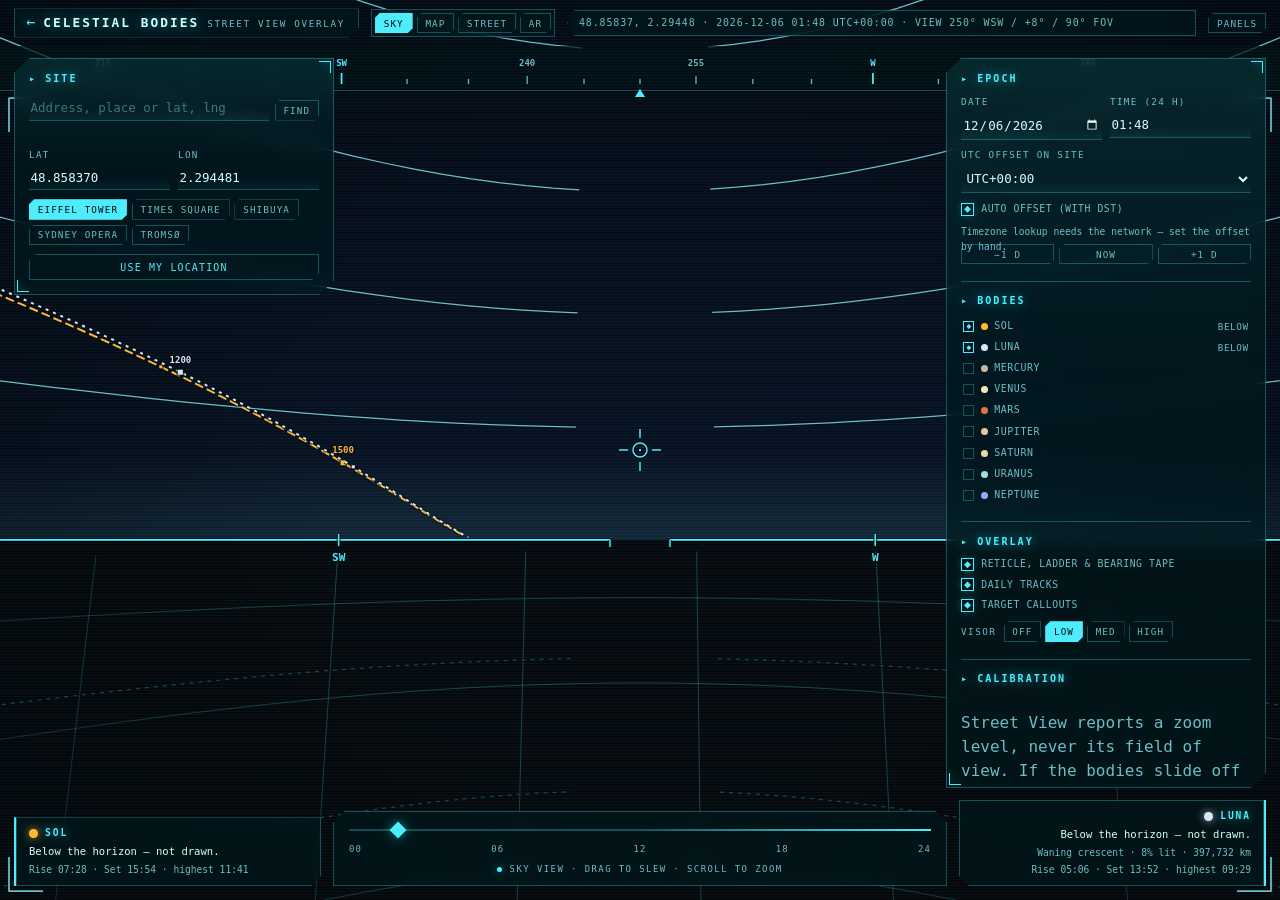
==== commit 2a363bc6: "udpate display for celestial" ====
--- a/celestial-streetview/index.html
+++ b/celestial-streetview/index.html
@@ -11,6 +11,7 @@
 </head>
 <body class="hud">
   <div class="view-wrap" id="view-wrap">
+    <video id="cam" class="cam" playsinline muted autoplay hidden></video>
     <div id="pano" class="pano" hidden></div>
     <canvas id="overlay" class="overlay"></canvas>
   </div>
@@ -26,6 +27,11 @@
         <button type="button" class="chip" data-mode="sky">Sky</button>
         <button type="button" class="chip" data-mode="map">Map</button>
         <button type="button" class="chip" data-mode="street">Street</button>
+        <button type="button" class="chip" data-mode="ar">AR</button>
+      </div>
+      <div class="panel-tabs" id="panel-tabs" role="group" aria-label="Panel">
+        <button type="button" class="chip" data-panel="left" aria-pressed="true">Site</button>
+        <button type="button" class="chip" data-panel="right" aria-pressed="false">Setup</button>
       </div>
       <p class="spec-line" id="spec-line"></p>
       <button type="button" class="chip" id="panels-toggle" aria-expanded="true">Panels</button>
@@ -103,8 +109,10 @@
       <label class="stacked"><span>FOV trim <b id="trim-value">×1.00</b></span>
         <input type="range" id="fov-trim" min="0.6" max="1.6" step="0.01" value="1" />
       </label>
+      <label class="check-line"><input type="checkbox" id="use-sensors" /> <span>Point with the phone (compass &amp; tilt)</span></label>
       <button type="button" class="secondary" id="key-btn">Street View imagery&hellip;</button>
       <p class="status-msg" id="status-msg"></p>
+      <p class="status-msg" id="sensor-status"></p>
     </section>
 
     <footer class="hud-footer">
--- a/celestial-streetview/style.css
+++ b/celestial-streetview/style.css
@@ -71,6 +71,16 @@
   background: var(--hud-void);
 }
 
+.cam {
+  position: absolute;
+  inset: 0;
+  z-index: 0;
+  inline-size: 100%;
+  block-size: 100%;
+  object-fit: cover;
+  background: #000;
+}
+
 .pano,
 .overlay {
   position: absolute;
@@ -100,7 +110,8 @@
 
 /* Visor: a scrim slid between the photograph (z 0) and the HUD (z 2). Street
    View only — the imageless sky view is already dark enough. */
-.view-wrap.street::before {
+.view-wrap.street::before,
+.view-wrap.ar::before {
   content: "";
   position: absolute;
   inset: 0;
@@ -518,6 +529,20 @@
   margin-inline-end: 0.2rem;
 }
 
+.panel-tabs {
+  display: none;
+  gap: 0.25rem;
+  padding: 4px;
+  background: var(--hud-surface);
+  box-shadow: inset 0 0 0 1px var(--hud-line);
+  backdrop-filter: blur(8px);
+}
+
+.panel-tabs .chip[aria-pressed="true"] {
+  background: var(--hud-ink);
+  color: var(--hud-void);
+}
+
 .mode-row {
   display: flex;
   gap: 0.25rem;
@@ -992,12 +1017,27 @@
     padding: 0 10px 10px;
   }
 
+  /* Both panels share one cell on a phone, so exactly one may be displayed at
+     a time — otherwise they stack invisibly and the later one wins. */
+  .panel-left,
   .panel-right {
     grid-area: left;
-  }
-
-  .hud-panel {
-    max-block-size: 33dvh;
+    align-self: end;
+    max-block-size: 46dvh;
+  }
+
+  body:not(.panel-right-active) .panel-right,
+  body.panel-right-active .panel-left {
+    display: none;
+  }
+
+  .panel-tabs {
+    display: flex;
+  }
+
+  .hud-header {
+    flex-wrap: wrap;
+    gap: 8px;
   }
 
   .hud-sub {
@@ -1012,6 +1052,17 @@
   #sun-readout,
   #moon-readout {
     display: none;
+  }
+}
+
+/* A phone in portrait has room for the header row only if it wraps. */
+@media (max-width: 860px) and (orientation: portrait) {
+  body.hud {
+    --hud-top: 84px;
+  }
+
+  .hud-header {
+    align-content: center;
   }
 }
 
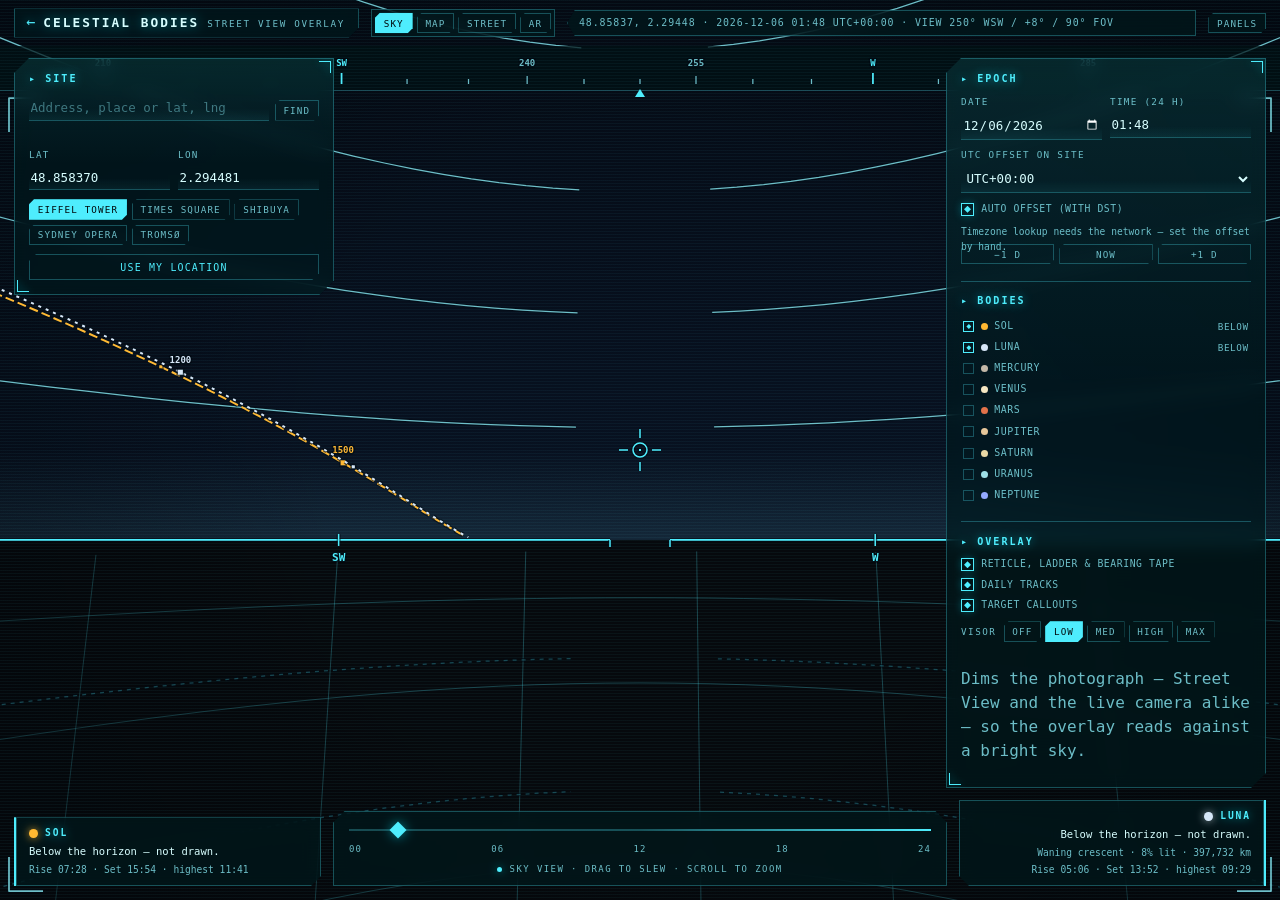
==== commit 5bc040e2: "udpate display for celestial" ====
--- a/celestial-streetview/index.html
+++ b/celestial-streetview/index.html
@@ -96,7 +96,9 @@
         <button type="button" class="chip" data-visor="0.25">Low</button>
         <button type="button" class="chip" data-visor="0.45">Med</button>
         <button type="button" class="chip" data-visor="0.65">High</button>
+        <button type="button" class="chip" data-visor="0.82">Max</button>
       </div>
+      <p class="hint">Dims the photograph &mdash; Street View and the live camera alike &mdash; so the overlay reads against a bright sky.</p>
 
       <h2 class="spaced">&#9656; Calibration</h2>
       <p class="hint">Street View reports a zoom level, never its field of view. If the bodies slide off the scenery as you pan, the focal length is off — correct it here.</p>
@@ -110,6 +112,15 @@
         <input type="range" id="fov-trim" min="0.6" max="1.6" step="0.01" value="1" />
       </label>
       <label class="check-line"><input type="checkbox" id="use-sensors" /> <span>Point with the phone (compass &amp; tilt)</span></label>
+      <div class="align-block" id="align-block" hidden>
+        <div class="visor-row">
+          <button type="button" class="chip" id="align-start">Align on a body&hellip;</button>
+          <button type="button" class="chip" id="align-confirm" hidden>Confirm</button>
+          <button type="button" class="chip" id="align-reset">Reset trim</button>
+        </div>
+        <div class="presets" id="align-picker" hidden></div>
+        <p class="status-msg" id="align-status"></p>
+      </div>
       <button type="button" class="secondary" id="key-btn">Street View imagery&hellip;</button>
       <p class="status-msg" id="status-msg"></p>
       <p class="status-msg" id="sensor-status"></p>
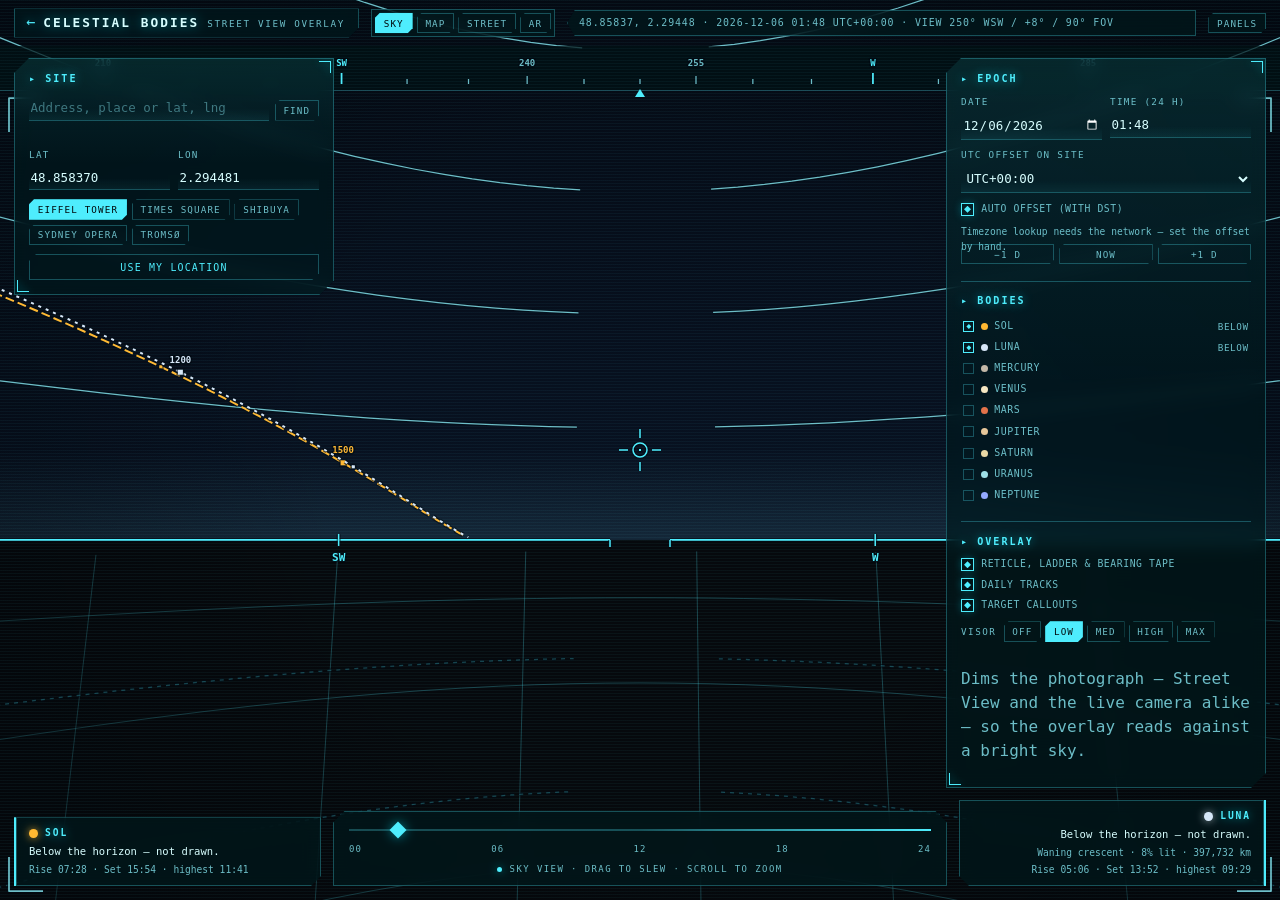
==== commit ee36bf58: "Lock the AR overlay to the world Two independent faults made the bodies swim as the phone moved.  Ro" ====
--- a/celestial-streetview/index.html
+++ b/celestial-streetview/index.html
@@ -101,7 +101,7 @@
       <p class="hint">Dims the photograph &mdash; Street View and the live camera alike &mdash; so the overlay reads against a bright sky.</p>
 
       <h2 class="spaced">&#9656; Calibration</h2>
-      <p class="hint">Street View reports a zoom level, never its field of view. If the bodies slide off the scenery as you pan, the focal length is off — correct it here.</p>
+      <p class="hint">Street View reports a zoom level, never its field of view. If the bodies slide off the scenery as you pan, the focal length is off — correct it here. <strong>Street View only:</strong> in AR, pinch the picture instead until the bodies sit on the scenery.</p>
       <div class="visor-row" id="basis-row" role="group" aria-label="Field of view basis">
         <span class="visor-label">Basis</span>
         <button type="button" class="chip" data-basis="width">W</button>
@@ -124,6 +124,8 @@
       <button type="button" class="secondary" id="key-btn">Street View imagery&hellip;</button>
       <p class="status-msg" id="status-msg"></p>
       <p class="status-msg" id="sensor-status"></p>
+      <label class="check-line"><input type="checkbox" id="show-sensor-raw" /> <span>Show raw sensor values</span></label>
+      <p class="status-msg" id="sensor-raw"></p>
     </section>
 
     <footer class="hud-footer">
--- a/celestial-streetview/style.css
+++ b/celestial-streetview/style.css
@@ -503,6 +503,16 @@
   background: oklch(0.8 0.12 var(--hud-hue) / 0.1);
 }
 
+.chip:disabled,
+.chip:disabled:hover,
+input:disabled {
+  opacity: 0.32;
+  cursor: not-allowed;
+  box-shadow: inset 0 0 0 1px var(--hud-line);
+  color: var(--hud-ink-dim);
+  background: transparent;
+}
+
 .presets button[aria-pressed="true"] {
   background: var(--hud-ink);
   color: var(--hud-void);
